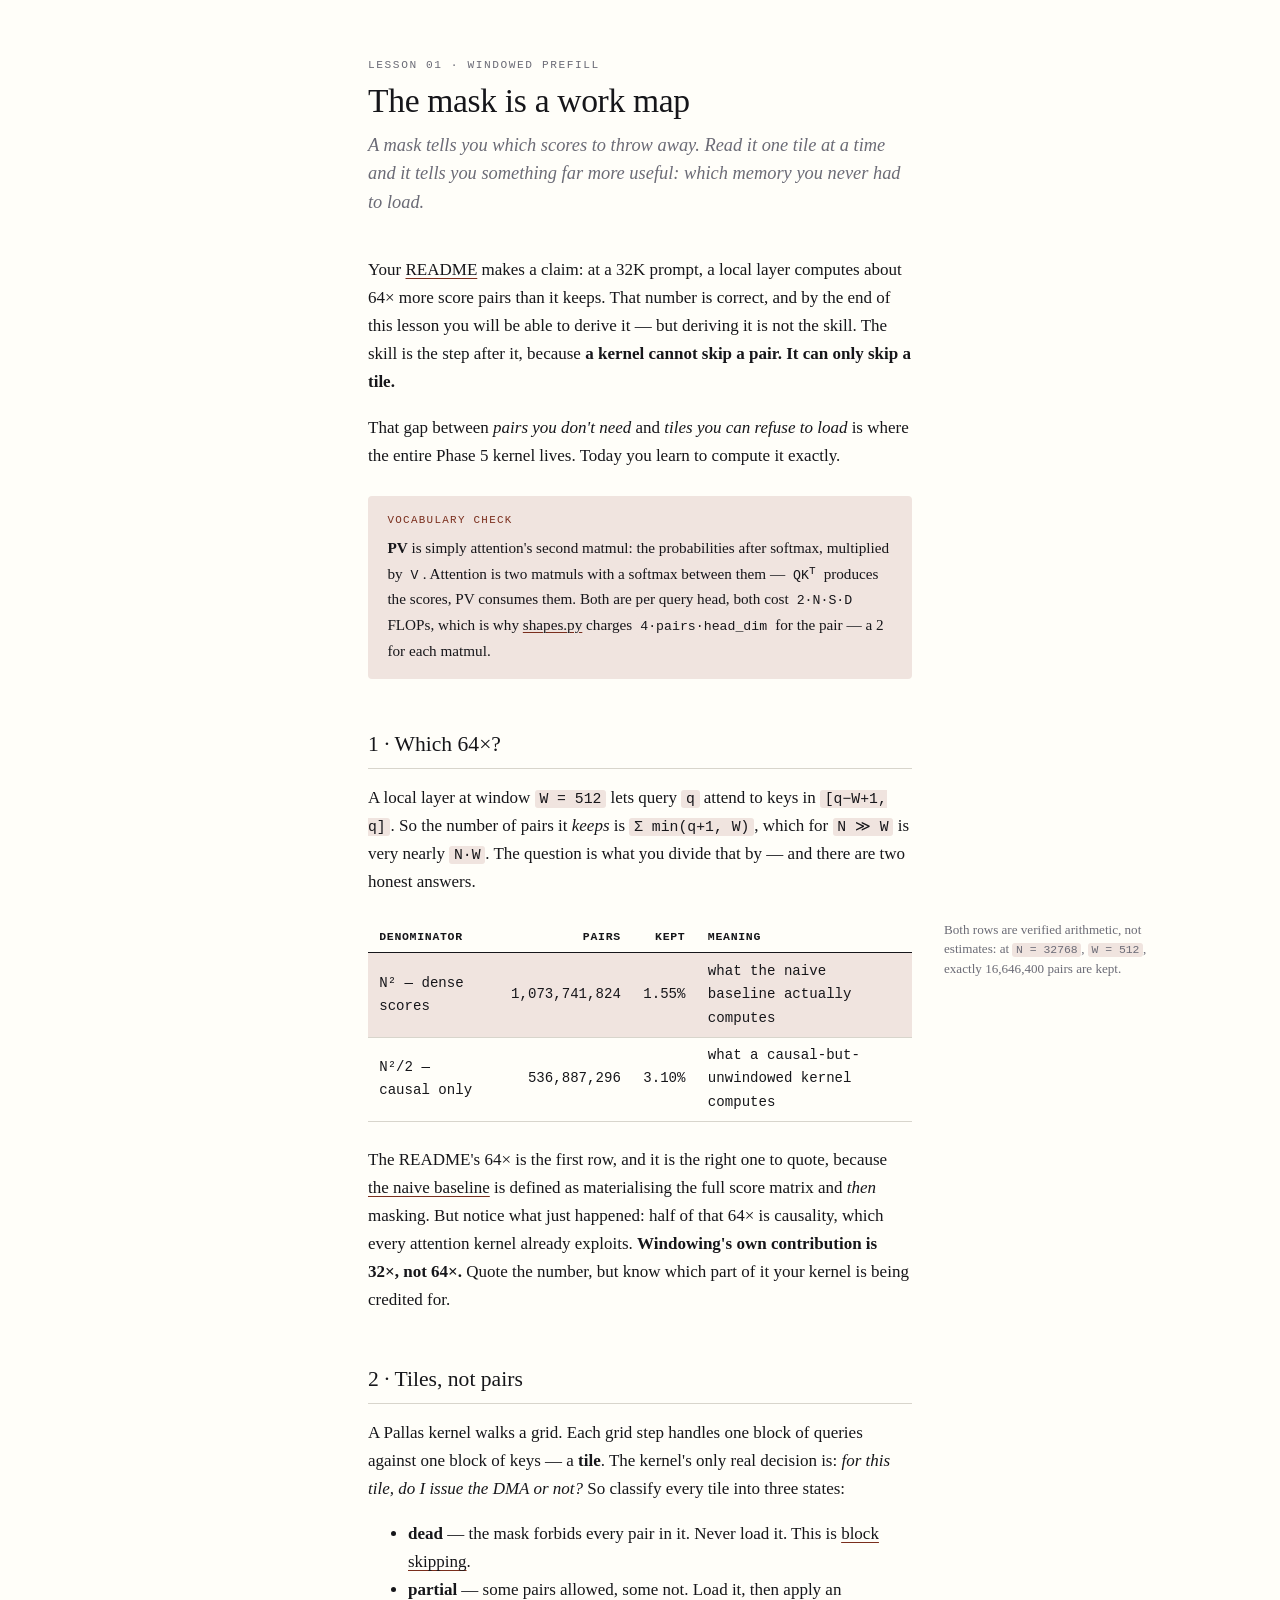
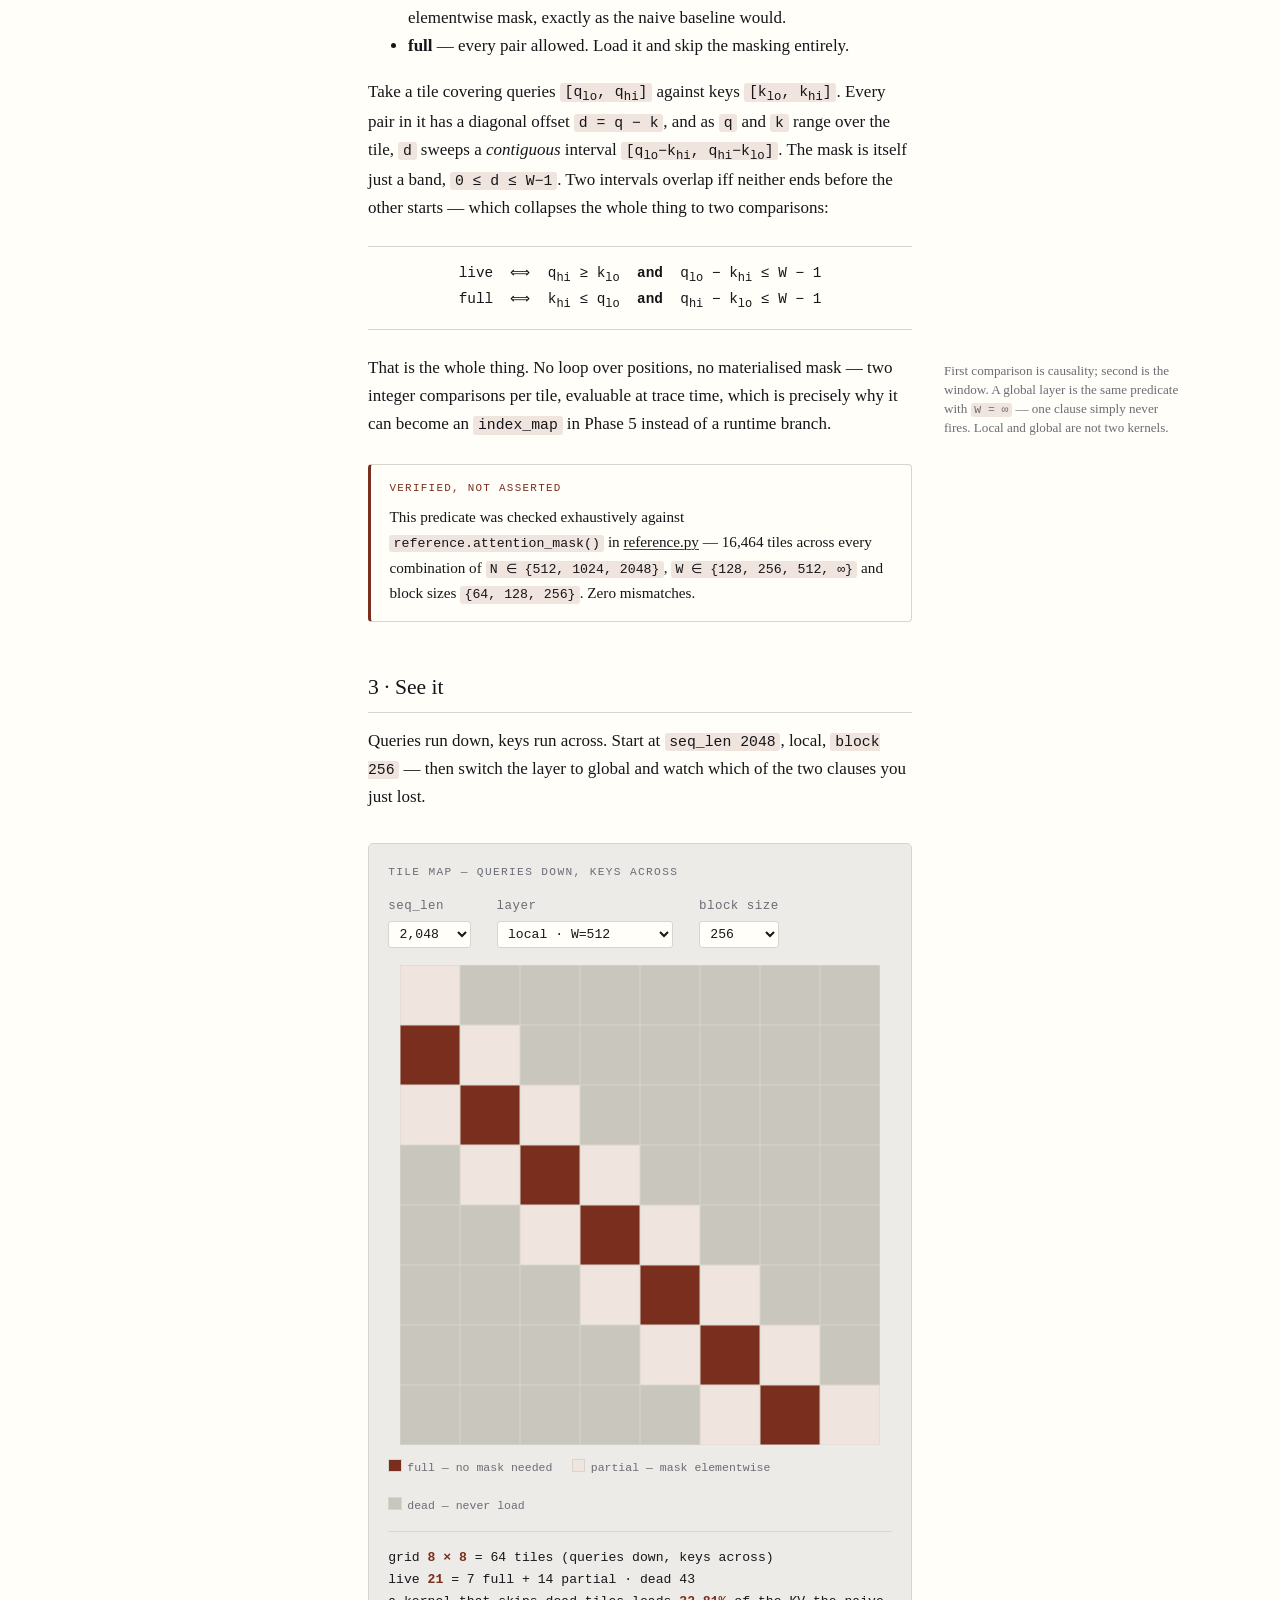
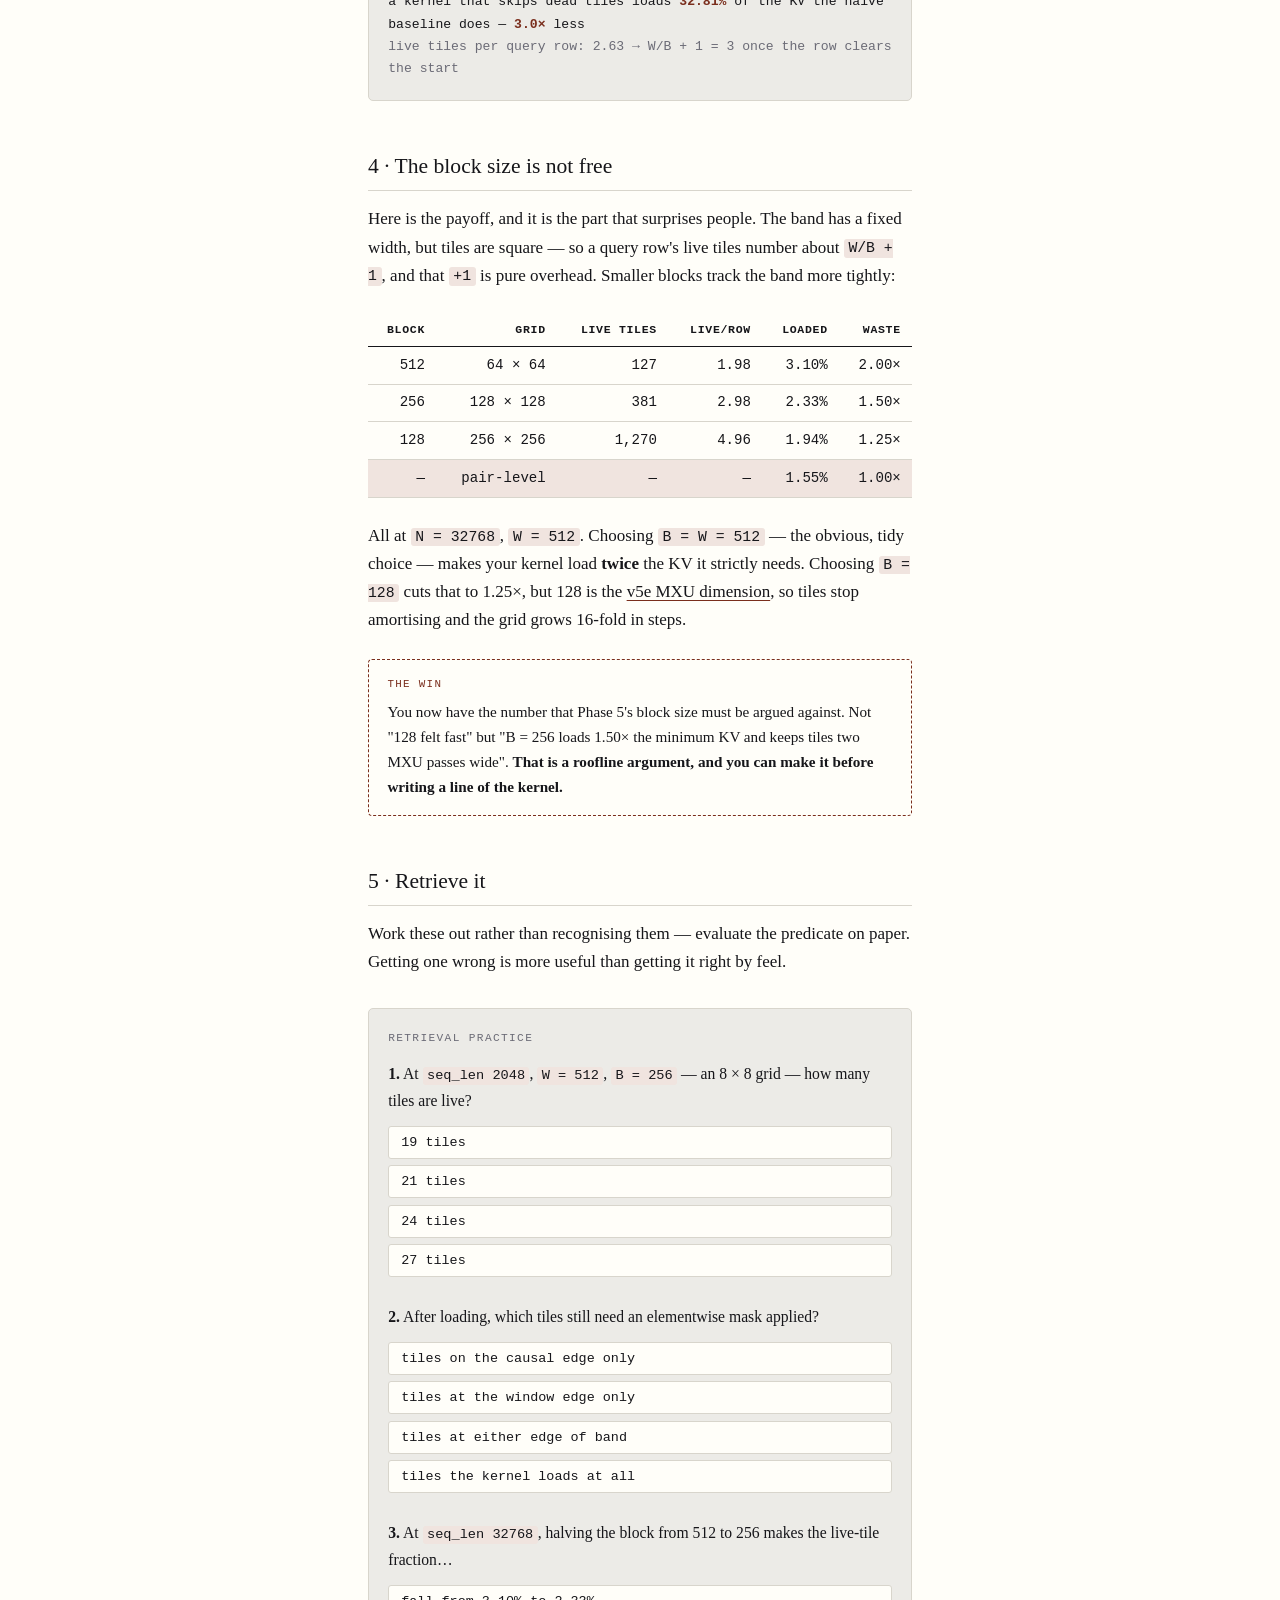
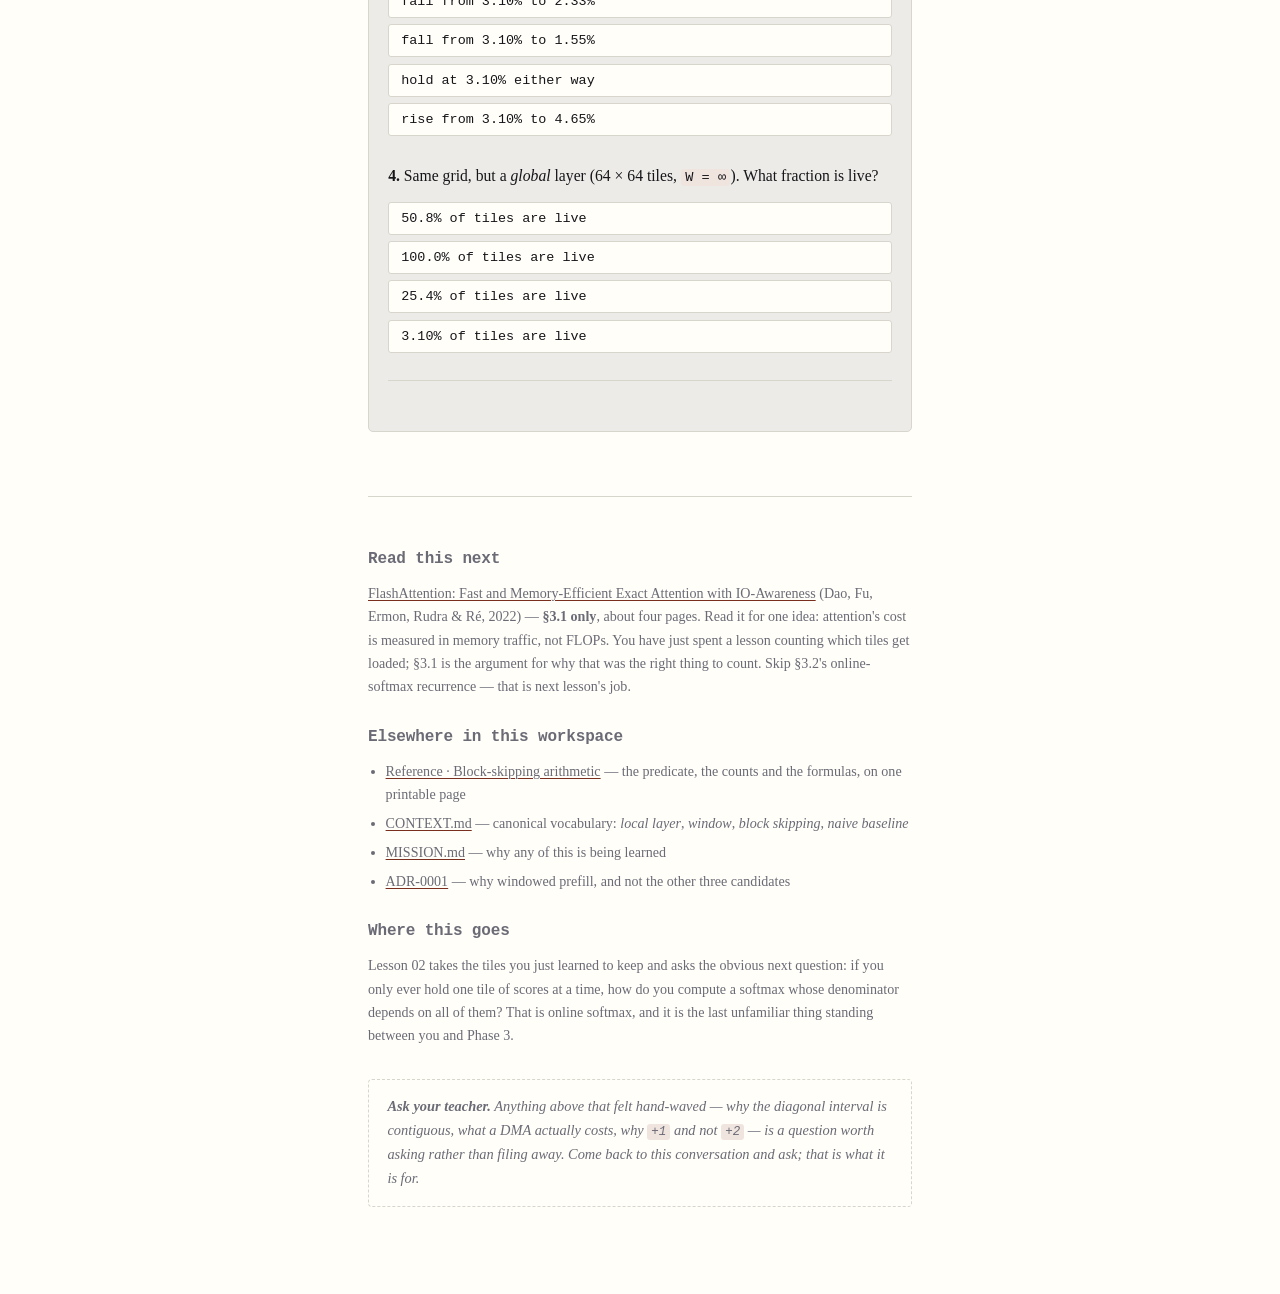
==== lessons/0001-the-mask-is-a-work-map.html @ cc9a641e "Add teaching workspace: mission, lessons, and learning records Scaffolds the Pallas-kernel learning " ====
<!doctype html>
<html lang="en">
<head>
<meta charset="utf-8">
<meta name="viewport" content="width=device-width, initial-scale=1">
<title>Lesson 01 · The mask is a work map</title>
<link rel="stylesheet" href="../assets/lesson.css">
</head>
<body>

<article class="lesson">

  <p class="eyebrow">Lesson 01 · Windowed prefill</p>
  <h1>The mask is a work map</h1>
  <p class="standfirst">
    A mask tells you which scores to throw away. Read it one tile at a time and it
    tells you something far more useful: which memory you never had to load.
  </p>

  <p>
    Your <a href="../README.md">README</a> makes a claim: at a 32K prompt, a local layer
    computes about 64× more score pairs than it keeps. That number is correct, and by the
    end of this lesson you will be able to derive it — but deriving it is not the skill.
    The skill is the step after it, because <b>a kernel cannot skip a pair. It can only
    skip a tile.</b>
  </p>

  <p>
    That gap between <i>pairs you don't need</i> and <i>tiles you can refuse to load</i> is
    where the entire Phase 5 kernel lives. Today you learn to compute it exactly.
  </p>

  <div class="note">
    <span class="note-label">Vocabulary check</span>
    <p><b>PV</b> is simply attention's second matmul: the probabilities after softmax,
    multiplied by <code>V</code>. Attention is two matmuls with a softmax between them —
    <code>QK<sup>T</sup></code> produces the scores, PV consumes them. Both are per query
    head, both cost <code>2·N·S·D</code> FLOPs, which is why
    <a href="../src/gemma3_pallas/shapes.py">shapes.py</a> charges
    <code>4·pairs·head_dim</code> for the pair — a 2 for each matmul.</p>
  </div>

  <h2>1 · Which 64×?</h2>

  <p>
    A local layer at window <code>W = 512</code> lets query <code>q</code> attend to keys
    in <code>[q−W+1, q]</code>. So the number of pairs it <i>keeps</i> is
    <code>Σ min(q+1, W)</code>, which for <code>N ≫ W</code> is very nearly
    <code>N·W</code>. The question is what you divide that by — and there are two honest
    answers.
  </p>

  <p class="sidenote">
    Both rows are verified arithmetic, not estimates: at <code>N = 32768</code>,
    <code>W = 512</code>, exactly 16,646,400 pairs are kept.
  </p>

  <div class="scroll-x">
  <table>
    <tr><th>Denominator</th><th class="num">Pairs</th><th class="num">Kept</th><th>Meaning</th></tr>
    <tr class="highlight">
      <td>N² — dense scores</td><td class="num">1,073,741,824</td><td class="num">1.55%</td>
      <td>what the naive baseline actually computes</td>
    </tr>
    <tr>
      <td>N²/2 — causal only</td><td class="num">536,887,296</td><td class="num">3.10%</td>
      <td>what a causal-but-unwindowed kernel computes</td>
    </tr>
  </table>
  </div>

  <p>
    The README's 64× is the first row, and it is the right one to quote, because
    <a href="../CONTEXT.md">the naive baseline</a> is defined as materialising the full
    score matrix and <i>then</i> masking. But notice what just happened: half of that 64×
    is causality, which every attention kernel already exploits. <b>Windowing's own
    contribution is 32×, not 64×.</b> Quote the number, but know which part of it your
    kernel is being credited for.
  </p>

  <h2>2 · Tiles, not pairs</h2>

  <p>
    A Pallas kernel walks a grid. Each grid step handles one block of queries against one
    block of keys — a <b>tile</b>. The kernel's only real decision is: <i>for this tile, do
    I issue the DMA or not?</i> So classify every tile into three states:
  </p>

  <ul>
    <li><b>dead</b> — the mask forbids every pair in it. Never load it. This is
      <a href="../CONTEXT.md">block skipping</a>.</li>
    <li><b>partial</b> — some pairs allowed, some not. Load it, then apply an elementwise
      mask, exactly as the naive baseline would.</li>
    <li><b>full</b> — every pair allowed. Load it and skip the masking entirely.</li>
  </ul>

  <p>
    Take a tile covering queries <code>[q<sub>lo</sub>, q<sub>hi</sub>]</code> against keys
    <code>[k<sub>lo</sub>, k<sub>hi</sub>]</code>. Every pair in it has a diagonal offset
    <code>d = q − k</code>, and as <code>q</code> and <code>k</code> range over the tile,
    <code>d</code> sweeps a <i>contiguous</i> interval
    <code>[q<sub>lo</sub>−k<sub>hi</sub>, q<sub>hi</sub>−k<sub>lo</sub>]</code>. The mask
    is itself just a band, <code>0 ≤ d ≤ W−1</code>. Two intervals overlap iff neither
    ends before the other starts — which collapses the whole thing to two comparisons:
  </p>

  <p class="eq">
    live &nbsp;⟺&nbsp; q<sub>hi</sub> ≥ k<sub>lo</sub> &nbsp;<b>and</b>&nbsp; q<sub>lo</sub> − k<sub>hi</sub> ≤ W − 1<br>
    full &nbsp;⟺&nbsp; k<sub>hi</sub> ≤ q<sub>lo</sub> &nbsp;<b>and</b>&nbsp; q<sub>hi</sub> − k<sub>lo</sub> ≤ W − 1
  </p>

  <p class="sidenote">
    First comparison is causality; second is the window. A global layer is the same
    predicate with <code>W = ∞</code> — one clause simply never fires. Local and global
    are not two kernels.
  </p>

  <p>
    That is the whole thing. No loop over positions, no materialised mask — two integer
    comparisons per tile, evaluable at trace time, which is precisely why it can become an
    <code>index_map</code> in Phase 5 instead of a runtime branch.
  </p>

  <div class="warn">
    <span class="note-label">Verified, not asserted</span>
    <p>This predicate was checked exhaustively against
    <code>reference.attention_mask()</code> in
    <a href="../src/gemma3_pallas/reference.py">reference.py</a> — 16,464 tiles across
    every combination of <code>N ∈ {512, 1024, 2048}</code>,
    <code>W ∈ {128, 256, 512, ∞}</code> and block sizes <code>{64, 128, 256}</code>.
    Zero mismatches.</p>
  </div>

  <h2>3 · See it</h2>

  <p>
    Queries run down, keys run across. Start at <code>seq_len 2048</code>, local,
    <code>block 256</code> — then switch the layer to global and watch which of the two
    clauses you just lost.
  </p>

  <div id="grid"></div>

  <h2>4 · The block size is not free</h2>

  <p>
    Here is the payoff, and it is the part that surprises people. The band has a fixed
    width, but tiles are square — so a query row's live tiles number about
    <code>W/B + 1</code>, and that <code>+1</code> is pure overhead. Smaller blocks track
    the band more tightly:
  </p>

  <div class="scroll-x">
  <table>
    <tr><th class="num">Block</th><th class="num">Grid</th><th class="num">Live tiles</th><th class="num">Live/row</th><th class="num">Loaded</th><th class="num">Waste</th></tr>
    <tr><td class="num">512</td><td class="num">64 × 64</td><td class="num">127</td><td class="num">1.98</td><td class="num">3.10%</td><td class="num">2.00×</td></tr>
    <tr><td class="num">256</td><td class="num">128 × 128</td><td class="num">381</td><td class="num">2.98</td><td class="num">2.33%</td><td class="num">1.50×</td></tr>
    <tr><td class="num">128</td><td class="num">256 × 256</td><td class="num">1,270</td><td class="num">4.96</td><td class="num">1.94%</td><td class="num">1.25×</td></tr>
    <tr class="highlight"><td class="num">—</td><td class="num">pair-level</td><td class="num">—</td><td class="num">—</td><td class="num">1.55%</td><td class="num">1.00×</td></tr>
  </table>
  </div>

  <p>
    All at <code>N = 32768</code>, <code>W = 512</code>. Choosing <code>B = W = 512</code>
    — the obvious, tidy choice — makes your kernel load <b>twice</b> the KV it strictly
    needs. Choosing <code>B = 128</code> cuts that to 1.25×, but 128 is the
    <a href="../src/gemma3_pallas/shapes.py">v5e MXU dimension</a>, so tiles stop
    amortising and the grid grows 16-fold in steps.
  </p>

  <div class="win">
    <span class="note-label">The win</span>
    <p>You now have the number that Phase 5's block size must be argued against. Not
    "128 felt fast" but "B = 256 loads 1.50× the minimum KV and keeps tiles two MXU passes
    wide". <b>That is a roofline argument, and you can make it before writing a line of
    the kernel.</b></p>
  </div>

  <h2>5 · Retrieve it</h2>

  <p>
    Work these out rather than recognising them — evaluate the predicate on paper. Getting
    one wrong is more useful than getting it right by feel.
  </p>

  <div id="quiz"></div>

</article>

<footer class="footer">

  <h3>Read this next</h3>
  <p>
    <a href="https://arxiv.org/abs/2205.14135">FlashAttention: Fast and Memory-Efficient
    Exact Attention with IO-Awareness</a> (Dao, Fu, Ermon, Rudra &amp; Ré, 2022) — <b>§3.1
    only</b>, about four pages. Read it for one idea: attention's cost is measured in
    memory traffic, not FLOPs. You have just spent a lesson counting which tiles get
    loaded; §3.1 is the argument for why that was the right thing to count. Skip §3.2's
    online-softmax recurrence — that is next lesson's job.
  </p>

  <h3>Elsewhere in this workspace</h3>
  <ul>
    <li><a href="../reference/block-skipping-arithmetic.html">Reference · Block-skipping arithmetic</a> — the predicate, the counts and the formulas, on one printable page</li>
    <li><a href="../CONTEXT.md">CONTEXT.md</a> — canonical vocabulary: <i>local layer</i>, <i>window</i>, <i>block skipping</i>, <i>naive baseline</i></li>
    <li><a href="../MISSION.md">MISSION.md</a> — why any of this is being learned</li>
    <li><a href="../docs/adr/0001-windowed-prefill-as-the-optimisation-target.md">ADR-0001</a> — why windowed prefill, and not the other three candidates</li>
  </ul>

  <h3>Where this goes</h3>
  <p>
    Lesson 02 takes the tiles you just learned to keep and asks the obvious next question:
    if you only ever hold one tile of scores at a time, how do you compute a softmax whose
    denominator depends on all of them? That is online softmax, and it is the last
    unfamiliar thing standing between you and Phase 3.
  </p>

  <div class="ask">
    <b>Ask your teacher.</b> Anything above that felt hand-waved — why the diagonal
    interval is contiguous, what a DMA actually costs, why <code>+1</code> and not
    <code>+2</code> — is a question worth asking rather than filing away. Come back to
    this conversation and ask; that is what it is for.
  </div>

</footer>

<script src="../assets/mask-grid.js"></script>
<script src="../assets/quiz.js"></script>
<script>
MaskGrid.mount('#grid', {
  title: 'Tile map — queries down, keys across',
  seqLen: 2048, window: 512, block: 256,
  controls: ['seqLen', 'window', 'block']
});

Quiz.mount('#quiz', {
  title: 'Retrieval practice',
  questions: [
    {
      stem: 'At <code>seq_len 2048</code>, <code>W = 512</code>, <code>B = 256</code> — an 8 × 8 grid — how many tiles are live?',
      options: ['19 tiles', '21 tiles', '24 tiles', '27 tiles'],
      answer: 1,
      why: 'Rows 2–7 have three live tiles each (18); row 0 has one and row 1 has two, clipped by the start of the sequence. 18 + 3 = 21. The clipping is why live/row reads 2.63 rather than a clean W/B + 1 = 3.'
    },
    {
      stem: 'After loading, which tiles still need an elementwise mask applied?',
      options: ['tiles on the causal edge only',
                'tiles at the window edge only',
                'tiles at either edge of band',
                'tiles the kernel loads at all'],
      answer: 2,
      why: 'A partial tile is one straddling <i>either</i> boundary — the causal diagonal at the top-right of the band, or the window cut-off at the bottom-left. Tiles strictly between them are full, and masking them is wasted work. That is the second half of the predicate earning its keep.'
    },
    {
      stem: 'At <code>seq_len 32768</code>, halving the block from 512 to 256 makes the live-tile fraction…',
      options: ['fall from 3.10% to 2.33%',
                'fall from 3.10% to 1.55%',
                'hold at 3.10% either way',
                'rise from 3.10% to 4.65%'],
      answer: 0,
      why: 'Live tiles per row goes from ~2 to ~3, but the row is now twice as long, so the fraction falls as (W/B + 1)/(N/B) — approaching but never reaching the 1.55% pair-level bound. Smaller blocks track the band more tightly; they never beat it.'
    },
    {
      stem: 'Same grid, but a <i>global</i> layer (64 × 64 tiles, <code>W = ∞</code>). What fraction is live?',
      options: ['50.8% of tiles are live',
                '100.0% of tiles are live',
                '25.4% of tiles are live',
                '3.10% of tiles are live'],
      answer: 0,
      why: 'With W = ∞ the window clause never fires, but causality still does: row i has i + 1 live tiles, so 64·65/2 = 2080 of 4096 = 50.8%. Global layers are not unskippable — they are 2× skippable. Gemma 3 1B has four of them, at layers 5, 11, 17 and 23.'
    }
  ]
});
</script>

</body>
</html>
---- assets/lesson.css ----
/* lesson.css — shared stylesheet for every lesson and reference sheet
   in the gemma3-tpu-pallas teaching workspace.

   Tufte-ish: one measure of body text, generous margins, sidenotes rather
   than footnotes, restrained rules. Prints cleanly on A4/Letter. */

:root {
  --ink: #16161a;
  --ink-muted: #6b6b76;
  --paper: #fffef9;
  --rule: #d8d5cc;
  --accent: #7a2e1d;      /* live / load-bearing */
  --accent-soft: #f0e4df;
  --dead: #c9c6bd;        /* skipped work */
  --mono: ui-monospace, "SF Mono", "Cascadia Mono", Menlo, Consolas, monospace;
  --serif: "Iowan Old Style", "Palatino Linotype", Palatino, Georgia, serif;
  --measure: 34rem;
}

@media (prefers-color-scheme: dark) {
  :root {
    --ink: #e8e6e1;
    --ink-muted: #9a978e;
    --paper: #16161a;
    --rule: #35343c;
    --accent: #e08a6d;
    --accent-soft: #3a2620;
    --dead: #3d3c44;
  }
}

html { -webkit-text-size-adjust: 100%; }

body {
  background: var(--paper);
  color: var(--ink);
  font-family: var(--serif);
  font-size: 1.0625rem;
  line-height: 1.65;
  margin: 0;
  padding: 3.5rem 1.5rem 6rem;
}

.lesson {
  max-width: var(--measure);
  margin: 0 auto;
}

/* ---- masthead ---- */

.eyebrow {
  font-family: var(--mono);
  font-size: 0.7rem;
  letter-spacing: 0.14em;
  text-transform: uppercase;
  color: var(--ink-muted);
  margin: 0 0 0.5rem;
}

h1 {
  font-weight: 400;
  font-size: 2.1rem;
  line-height: 1.15;
  margin: 0 0 0.6rem;
  letter-spacing: -0.01em;
}

.standfirst {
  font-size: 1.15rem;
  line-height: 1.55;
  color: var(--ink-muted);
  font-style: italic;
  margin: 0 0 2.5rem;
}

h2 {
  font-weight: 400;
  font-size: 1.35rem;
  margin: 3rem 0 0.9rem;
  padding-bottom: 0.35rem;
  border-bottom: 1px solid var(--rule);
}

h3 {
  font-weight: 600;
  font-size: 1rem;
  font-family: var(--mono);
  letter-spacing: -0.01em;
  margin: 2rem 0 0.6rem;
}

p { margin: 0 0 1.1rem; }

a {
  color: inherit;
  text-decoration: underline;
  text-decoration-color: var(--accent);
  text-underline-offset: 0.15em;
  text-decoration-thickness: 1px;
}
a:hover { color: var(--accent); }

code {
  font-family: var(--mono);
  font-size: 0.87em;
  background: var(--accent-soft);
  padding: 0.08em 0.32em;
  border-radius: 3px;
}

pre {
  font-family: var(--mono);
  font-size: 0.8rem;
  line-height: 1.55;
  background: var(--accent-soft);
  border-left: 2px solid var(--accent);
  padding: 0.9rem 1.1rem;
  overflow-x: auto;
  border-radius: 0 3px 3px 0;
}
pre code { background: none; padding: 0; font-size: 1em; }

blockquote {
  margin: 1.5rem 0;
  padding-left: 1.1rem;
  border-left: 2px solid var(--rule);
  color: var(--ink-muted);
  font-style: italic;
}

/* ---- Tufte-style sidenote; collapses inline on narrow screens ---- */

.sidenote {
  float: right;
  clear: right;
  width: 15rem;
  margin: 0.4rem -17rem 1rem 0;
  font-size: 0.82rem;
  line-height: 1.45;
  color: var(--ink-muted);
  font-style: normal;
}
@media (max-width: 1180px) {
  .sidenote {
    float: none;
    width: auto;
    margin: 1rem 0;
    padding-left: 0.9rem;
    border-left: 2px solid var(--rule);
  }
}

/* ---- callouts ---- */

.note, .warn, .win {
  margin: 1.6rem 0;
  padding: 0.95rem 1.15rem;
  border-radius: 4px;
  font-size: 0.95rem;
  border: 1px solid var(--rule);
}
.note { background: var(--accent-soft); border-color: transparent; }
.warn { border-left: 3px solid var(--accent); }
.win  { border: 1px dashed var(--accent); }
.note > :last-child, .warn > :last-child, .win > :last-child { margin-bottom: 0; }
.note-label {
  display: block;
  font-family: var(--mono);
  font-size: 0.68rem;
  letter-spacing: 0.12em;
  text-transform: uppercase;
  color: var(--accent);
  margin-bottom: 0.35rem;
}

/* ---- maths, set apart from prose ---- */

.eq {
  font-family: var(--mono);
  font-size: 0.9rem;
  text-align: center;
  margin: 1.5rem 0;
  padding: 0.9rem 0.5rem;
  border-top: 1px solid var(--rule);
  border-bottom: 1px solid var(--rule);
  overflow-x: auto;
}

/* ---- tables ---- */

table {
  border-collapse: collapse;
  width: 100%;
  font-size: 0.88rem;
  margin: 1.5rem 0;
  font-family: var(--mono);
}
th, td { text-align: left; padding: 0.42rem 0.7rem; }
th {
  border-bottom: 1.5px solid var(--ink);
  font-weight: 600;
  font-size: 0.72rem;
  letter-spacing: 0.06em;
  text-transform: uppercase;
}
td { border-bottom: 1px solid var(--rule); }
td.num, th.num { text-align: right; font-variant-numeric: tabular-nums; }
tr.highlight td { background: var(--accent-soft); }

.scroll-x { overflow-x: auto; margin: 1.5rem 0; }
.scroll-x > table { margin: 0; }

/* ---- interactive widget shell (shared by quiz.js, mask-grid.js) ---- */

.widget {
  margin: 2rem 0;
  padding: 1.2rem;
  border: 1px solid var(--rule);
  border-radius: 5px;
  background: color-mix(in srgb, var(--paper) 92%, var(--ink) 8%);
}
.widget-title {
  font-family: var(--mono);
  font-size: 0.7rem;
  letter-spacing: 0.12em;
  text-transform: uppercase;
  color: var(--ink-muted);
  margin: 0 0 0.9rem;
}

.controls {
  display: flex;
  flex-wrap: wrap;
  gap: 1rem 1.6rem;
  margin-bottom: 1.1rem;
  font-family: var(--mono);
  font-size: 0.78rem;
}
.control { display: flex; flex-direction: column; gap: 0.25rem; }
.control label { color: var(--ink-muted); letter-spacing: 0.04em; }
.control select, .control input {
  font-family: var(--mono);
  font-size: 0.82rem;
  padding: 0.25rem 0.4rem;
  background: var(--paper);
  color: var(--ink);
  border: 1px solid var(--rule);
  border-radius: 3px;
}

.readout {
  font-family: var(--mono);
  font-size: 0.82rem;
  line-height: 1.7;
  margin-top: 1rem;
  padding-top: 0.9rem;
  border-top: 1px solid var(--rule);
}
.readout b { color: var(--accent); font-weight: 600; }

.legend {
  display: flex;
  gap: 1.2rem;
  flex-wrap: wrap;
  font-family: var(--mono);
  font-size: 0.72rem;
  color: var(--ink-muted);
  margin-top: 0.8rem;
}
.swatch {
  display: inline-block;
  width: 0.72rem;
  height: 0.72rem;
  margin-right: 0.35rem;
  vertical-align: -0.08em;
  border: 1px solid var(--rule);
}

/* ---- quiz ---- */

.q { margin-bottom: 1.7rem; }
.q:last-child { margin-bottom: 0; }
.q-stem { margin: 0 0 0.75rem; font-size: 0.98rem; }
.q-opts { display: flex; flex-direction: column; gap: 0.4rem; }
.q-opt {
  font-family: var(--mono);
  font-size: 0.84rem;
  text-align: left;
  padding: 0.5rem 0.75rem;
  background: var(--paper);
  color: var(--ink);
  border: 1px solid var(--rule);
  border-radius: 3px;
  cursor: pointer;
  transition: background 0.12s, border-color 0.12s;
}
.q-opt:hover:not(:disabled) { border-color: var(--accent); }
.q-opt:disabled { cursor: default; }
.q-opt.correct { border-color: var(--accent); background: var(--accent-soft); font-weight: 600; }
.q-opt.wrong { opacity: 0.45; text-decoration: line-through; }
.q-feedback {
  margin-top: 0.7rem;
  font-size: 0.88rem;
  line-height: 1.5;
  padding-left: 0.75rem;
  border-left: 2px solid var(--accent);
}
.q-feedback[hidden] { display: none; }
.q-score {
  font-family: var(--mono);
  font-size: 0.78rem;
  color: var(--ink-muted);
  margin-top: 1.2rem;
  padding-top: 0.8rem;
  border-top: 1px solid var(--rule);
}

/* ---- footer nav ---- */

.footer {
  max-width: var(--measure);
  margin: 4rem auto 0;
  padding-top: 1.5rem;
  border-top: 1px solid var(--rule);
  font-size: 0.88rem;
  color: var(--ink-muted);
}
.footer h3 { margin-top: 1.6rem; }
.footer ul { padding-left: 1.1rem; margin: 0.4rem 0 0; }
.footer li { margin-bottom: 0.35rem; }

.ask {
  margin-top: 2rem;
  padding: 0.95rem 1.15rem;
  border: 1px dashed var(--rule);
  border-radius: 4px;
  font-size: 0.9rem;
  font-style: italic;
}

/* ---- print ---- */

@media print {
  :root {
    --ink: #000; --paper: #fff; --ink-muted: #444;
    --rule: #bbb; --accent: #7a2e1d; --accent-soft: #f2ece9; --dead: #ddd;
  }
  body { padding: 0; font-size: 10.5pt; }
  .lesson, .footer { max-width: none; }
  .widget { break-inside: avoid; }
  .q-opt { border-color: #bbb; }
  .sidenote { float: none; width: auto; margin: 0.8rem 0; border-left: 2px solid #bbb; padding-left: 0.7rem; }
  h2 { break-after: avoid; }
  table, pre, .eq { break-inside: avoid; }
  a { text-decoration: none; }
  a[href^="http"]::after { content: " (" attr(href) ")"; font-size: 7.5pt; color: #666; word-break: break-all; }
}
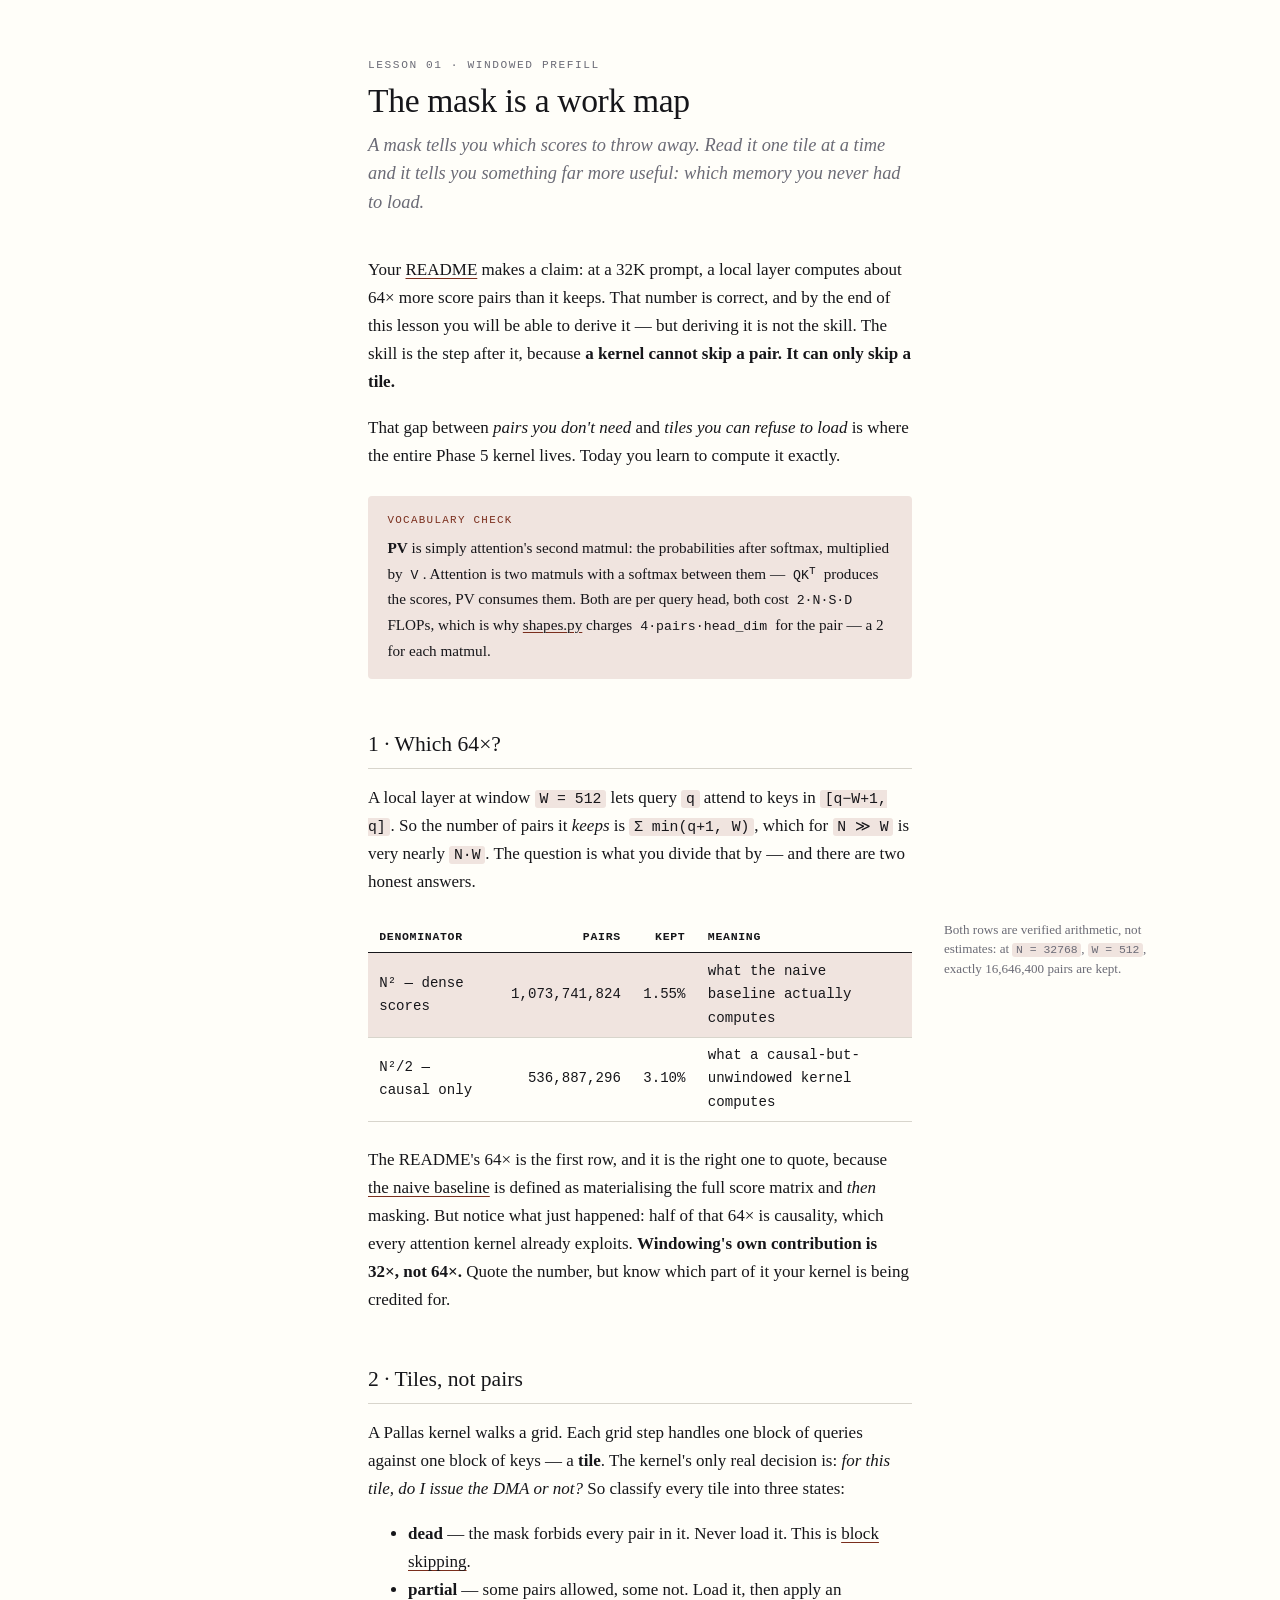
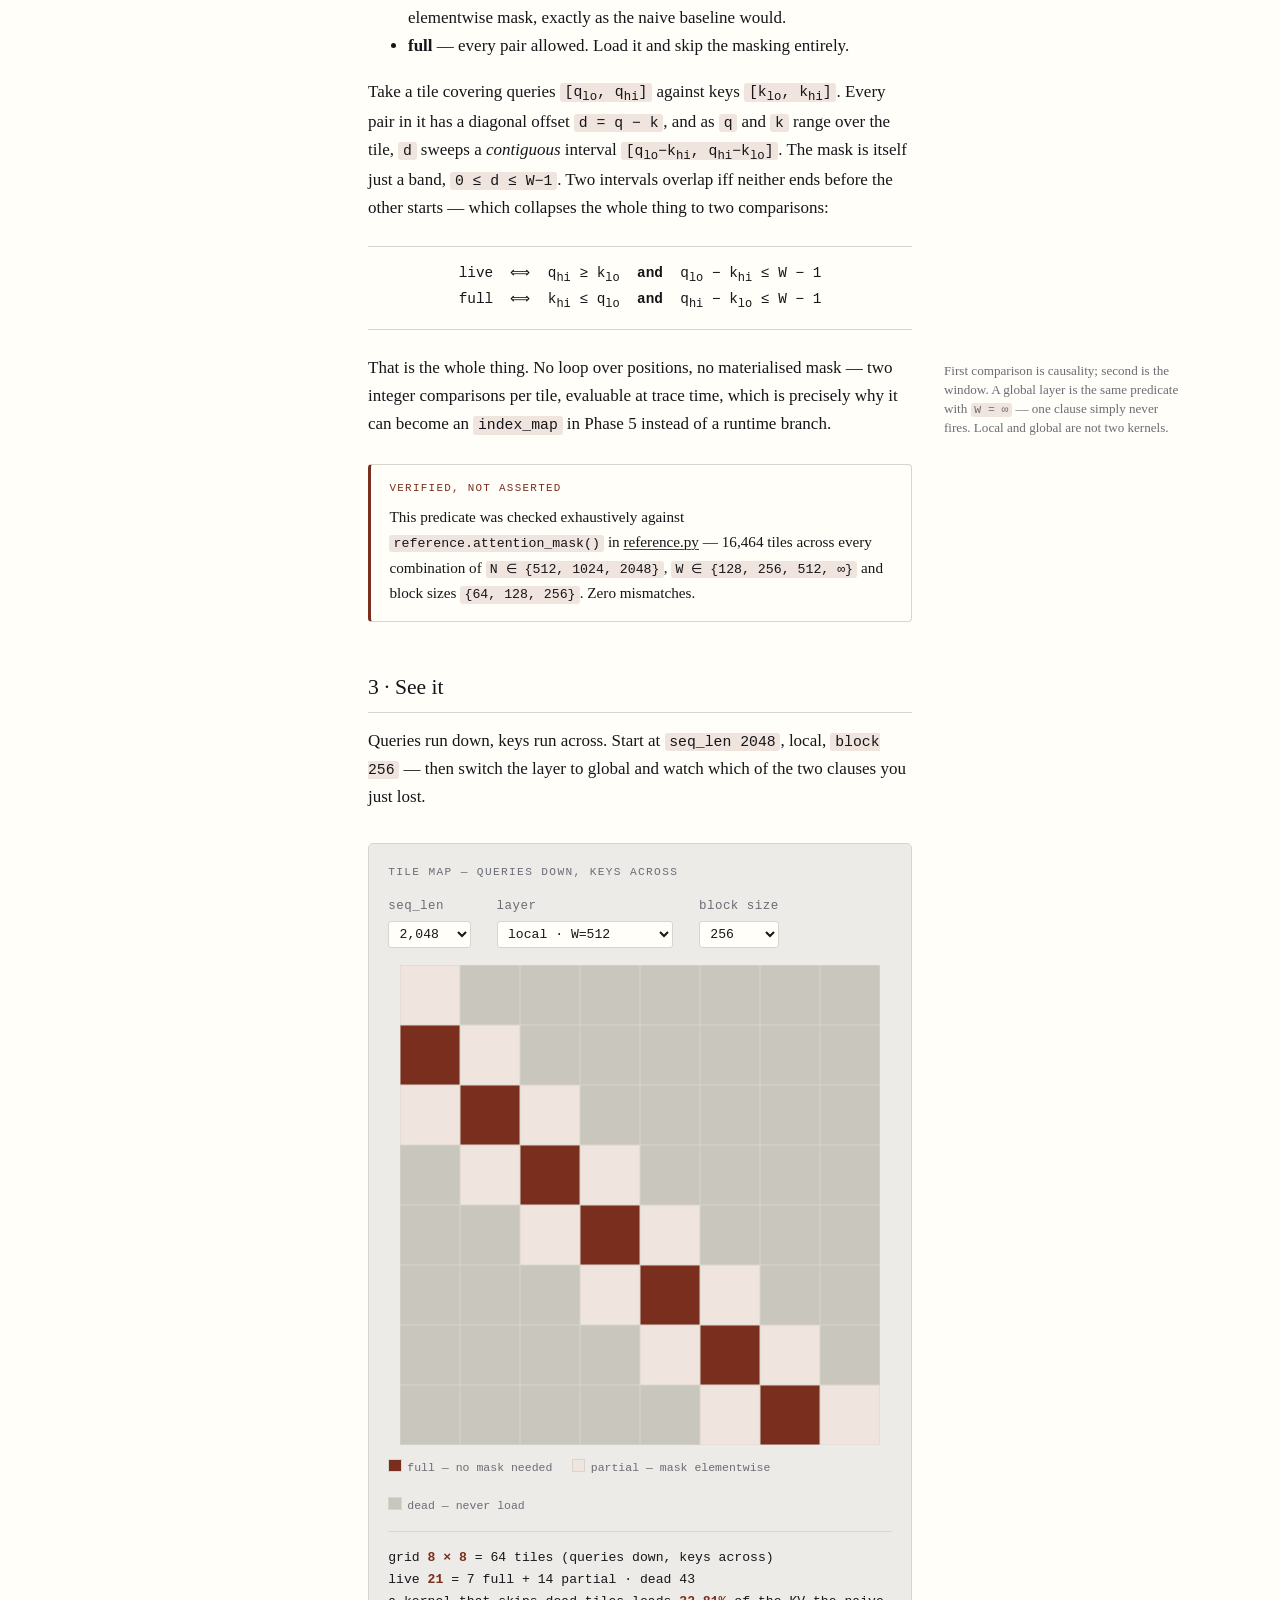
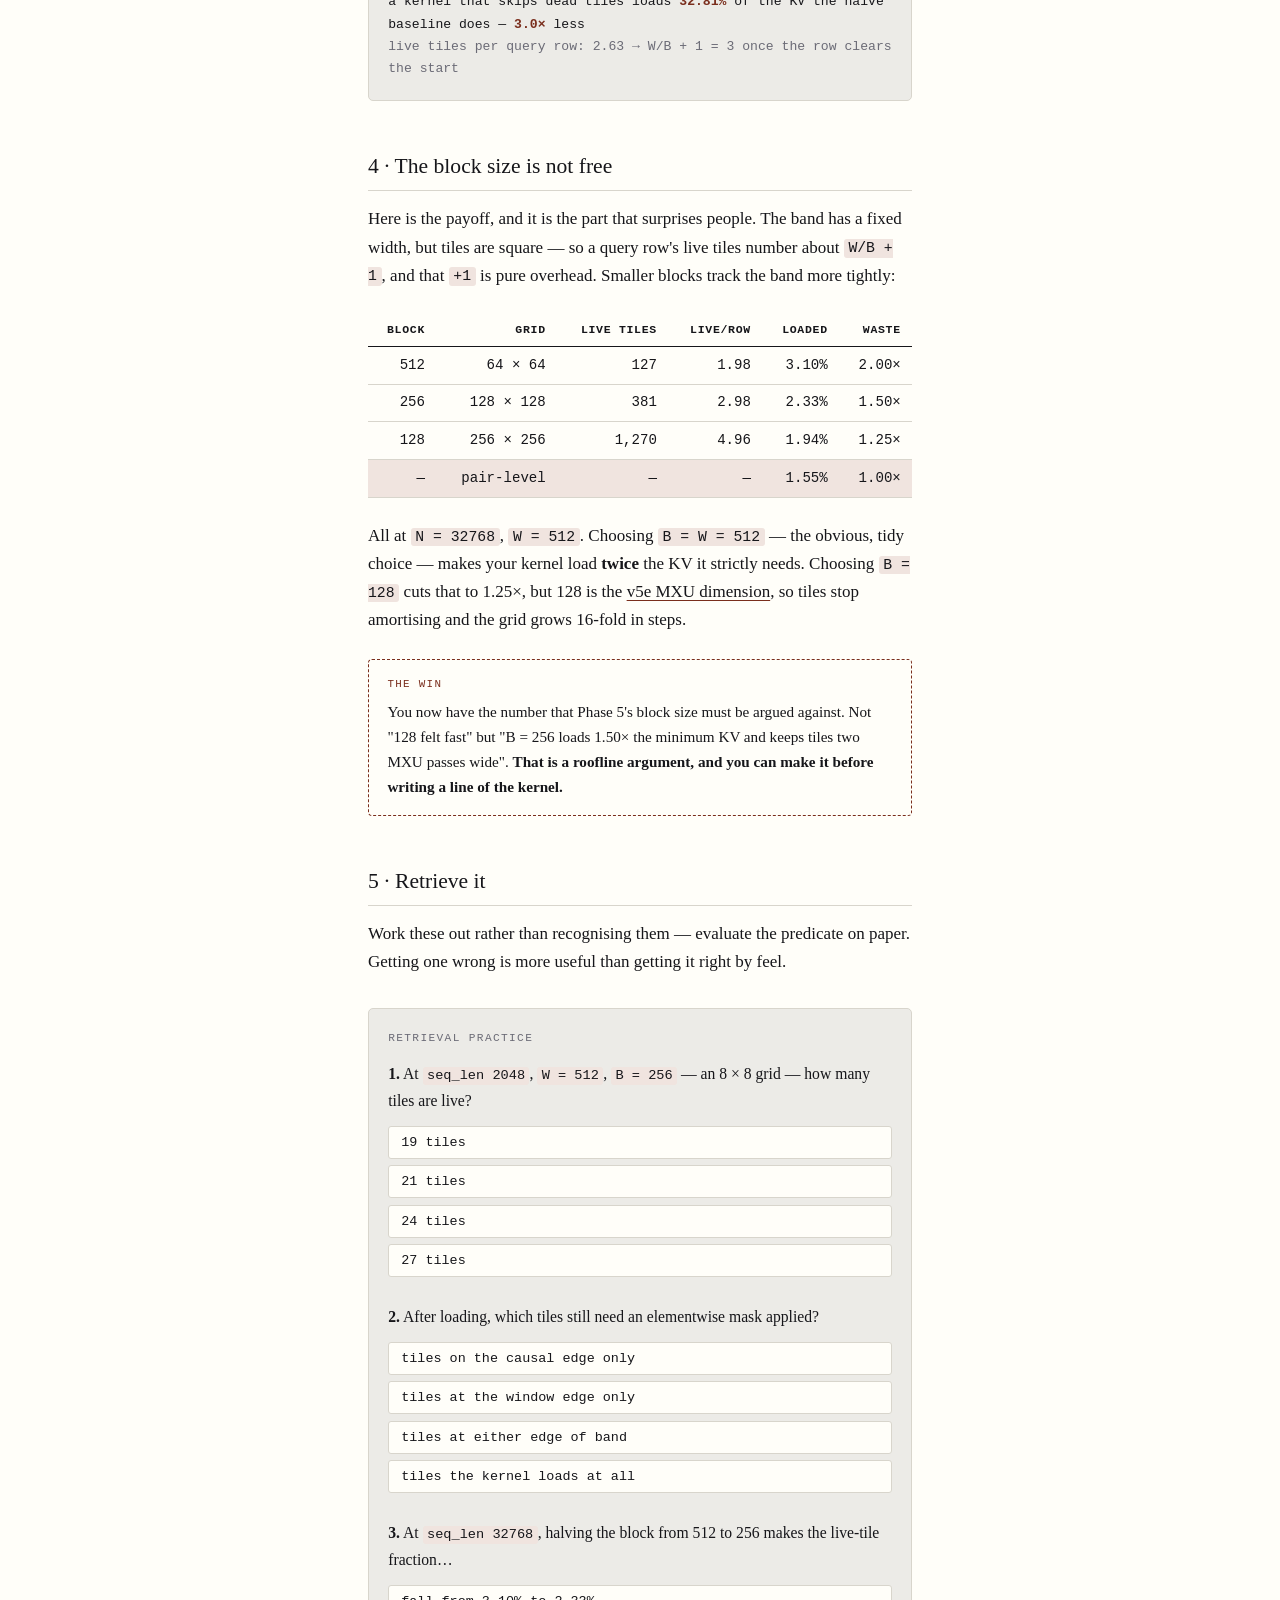
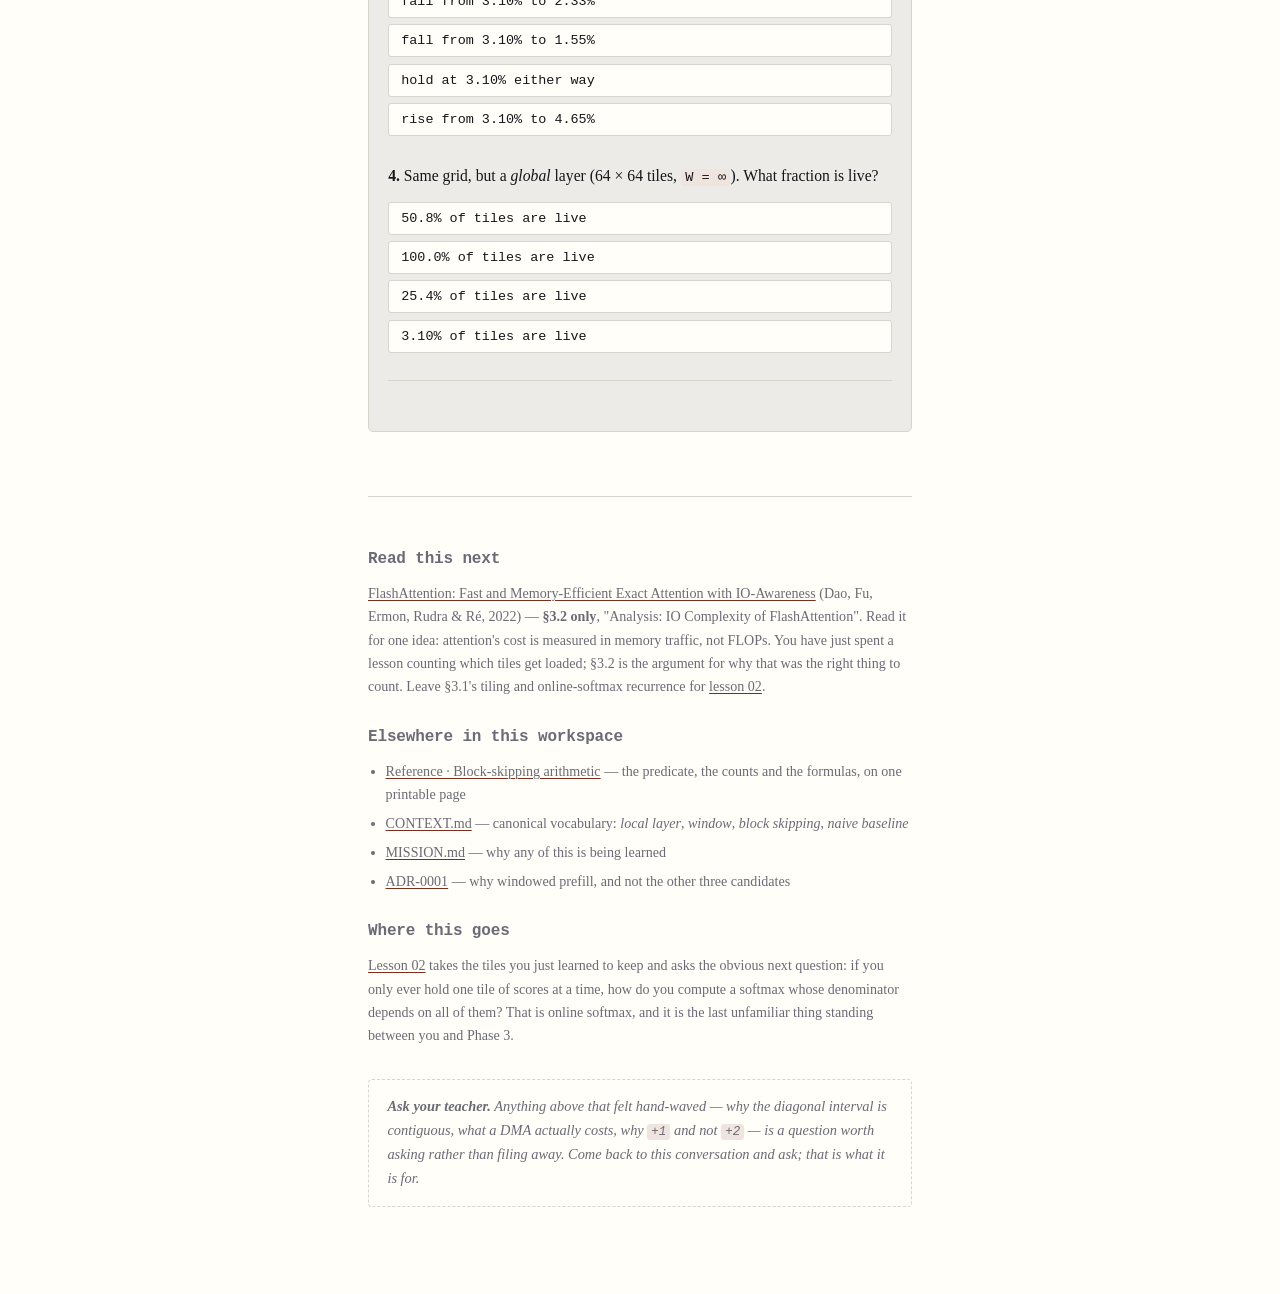
==== commit 143a8277: "Add lesson 02 on online softmax, close out session 2 Lesson 02 (the normaliser you do not have yet) " ====
--- a/lessons/0001-the-mask-is-a-work-map.html
+++ b/lessons/0001-the-mask-is-a-work-map.html
@@ -192,11 +192,12 @@
   <h3>Read this next</h3>
   <p>
     <a href="https://arxiv.org/abs/2205.14135">FlashAttention: Fast and Memory-Efficient
-    Exact Attention with IO-Awareness</a> (Dao, Fu, Ermon, Rudra &amp; Ré, 2022) — <b>§3.1
-    only</b>, about four pages. Read it for one idea: attention's cost is measured in
-    memory traffic, not FLOPs. You have just spent a lesson counting which tiles get
-    loaded; §3.1 is the argument for why that was the right thing to count. Skip §3.2's
-    online-softmax recurrence — that is next lesson's job.
+    Exact Attention with IO-Awareness</a> (Dao, Fu, Ermon, Rudra &amp; Ré, 2022) — <b>§3.2
+    only</b>, "Analysis: IO Complexity of FlashAttention". Read it for one idea:
+    attention's cost is measured in memory traffic, not FLOPs. You have just spent a
+    lesson counting which tiles get loaded; §3.2 is the argument for why that was the
+    right thing to count. Leave §3.1's tiling and online-softmax recurrence for
+    <a href="0002-the-normaliser-you-dont-have-yet.html">lesson 02</a>.
   </p>
 
   <h3>Elsewhere in this workspace</h3>
@@ -209,7 +210,8 @@
 
   <h3>Where this goes</h3>
   <p>
-    Lesson 02 takes the tiles you just learned to keep and asks the obvious next question:
+    <a href="0002-the-normaliser-you-dont-have-yet.html">Lesson 02</a> takes the tiles you
+    just learned to keep and asks the obvious next question:
     if you only ever hold one tile of scores at a time, how do you compute a softmax whose
     denominator depends on all of them? That is online softmax, and it is the last
     unfamiliar thing standing between you and Phase 3.
--- a/assets/lesson.css
+++ b/assets/lesson.css
@@ -313,6 +313,51 @@
   margin-top: 1.2rem;
   padding-top: 0.8rem;
   border-top: 1px solid var(--rule);
+}
+
+/* ---- softmax-stream.js ---- */
+
+.stream-strip {
+  display: flex;
+  flex-wrap: wrap;
+  gap: 0.25rem;
+  font-family: var(--mono);
+  font-size: 0.8rem;
+  margin-bottom: 1rem;
+}
+.stream-cell {
+  min-width: 2.6rem;
+  padding: 0.35rem 0.4rem;
+  text-align: center;
+  border: 1px solid var(--rule);
+  border-radius: 3px;
+  background: var(--paper);
+  color: var(--ink-muted);
+  font-variant-numeric: tabular-nums;
+}
+.stream-cell.tile-start { margin-left: 0.85rem; }
+.stream-cell.done { color: var(--ink); background: var(--accent-soft); }
+.stream-cell.current { border-color: var(--accent); font-weight: 600; }
+
+.stream-buttons { display: flex; gap: 0.5rem; margin-bottom: 1.1rem; }
+.stream-btn {
+  font-family: var(--mono);
+  font-size: 0.78rem;
+  padding: 0.35rem 0.8rem;
+  background: var(--paper);
+  color: var(--ink);
+  border: 1px solid var(--rule);
+  border-radius: 3px;
+  cursor: pointer;
+}
+.stream-btn:hover:not(:disabled) { border-color: var(--accent); }
+.stream-btn:disabled { opacity: 0.4; cursor: default; }
+
+.stream-empty {
+  font-family: var(--mono);
+  font-size: 0.8rem;
+  color: var(--ink-muted);
+  margin: 0.4rem 0 0;
 }
 
 /* ---- footer nav ---- */
